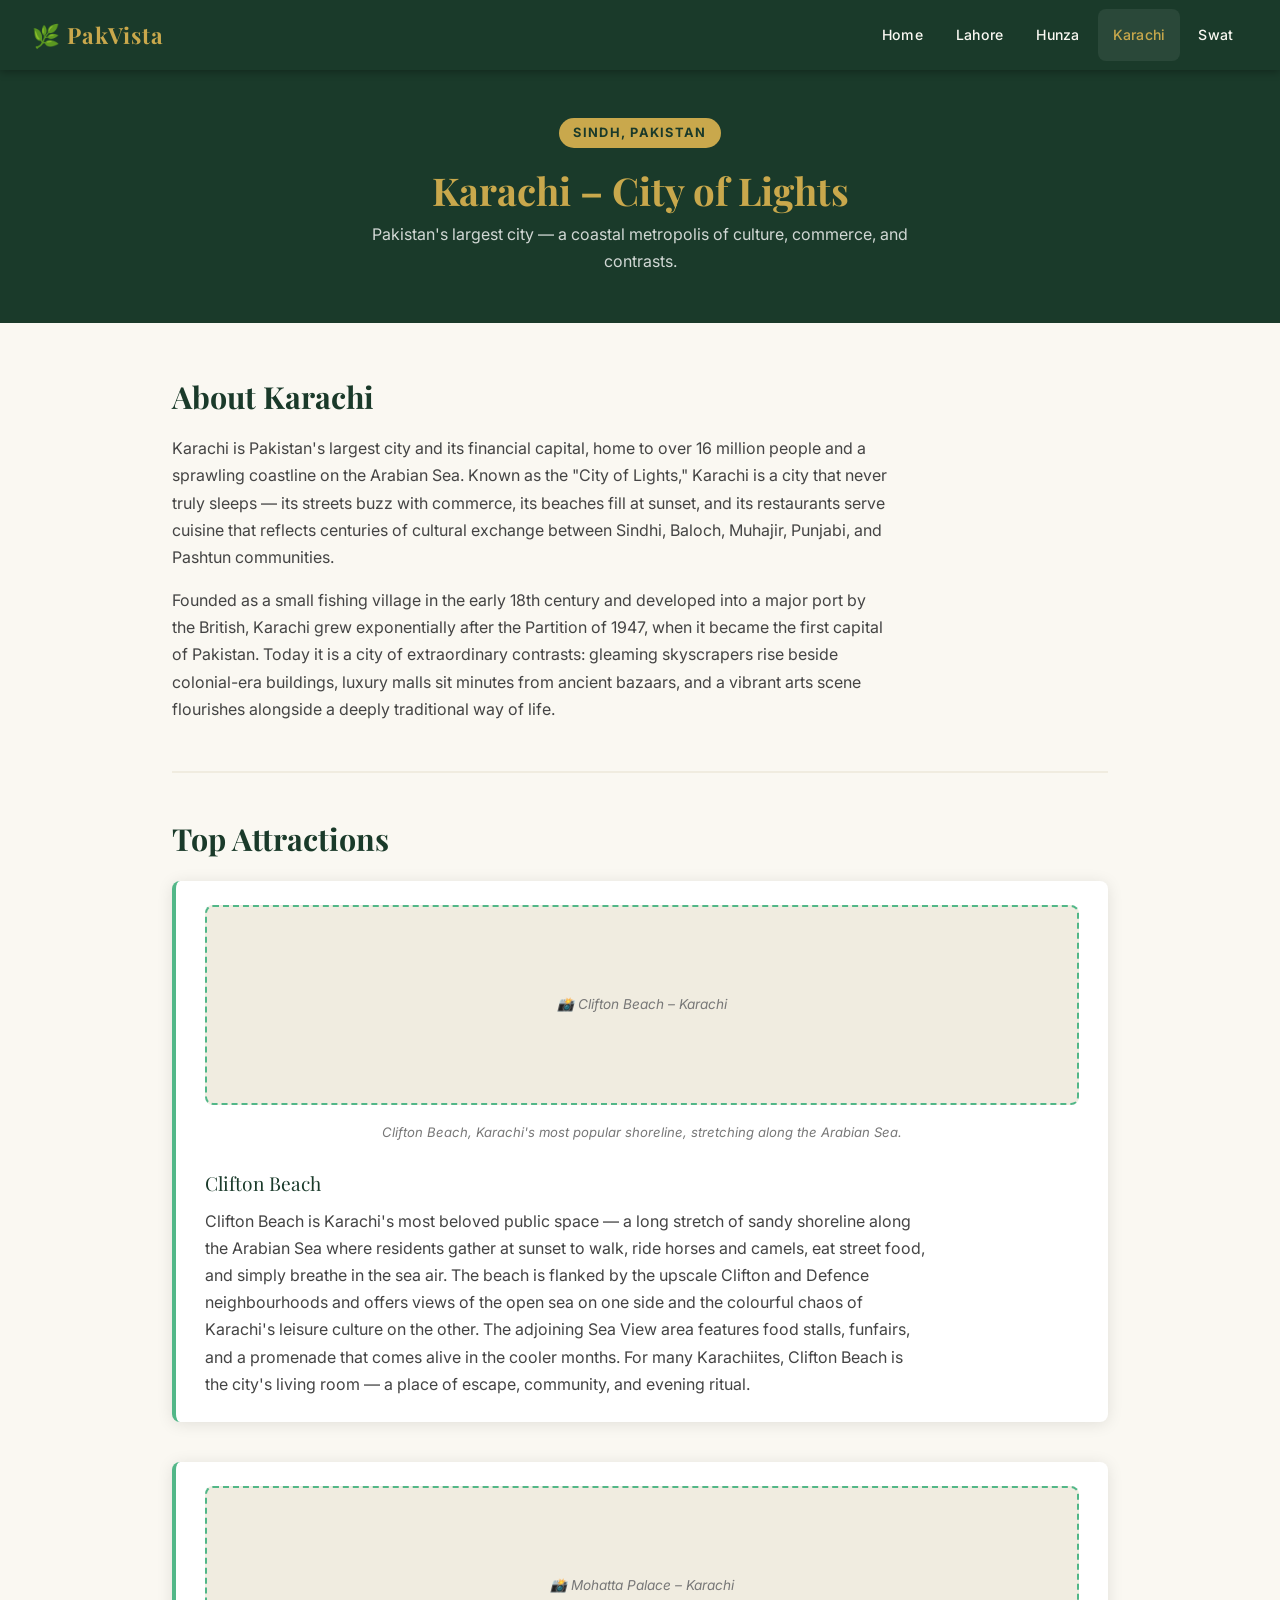
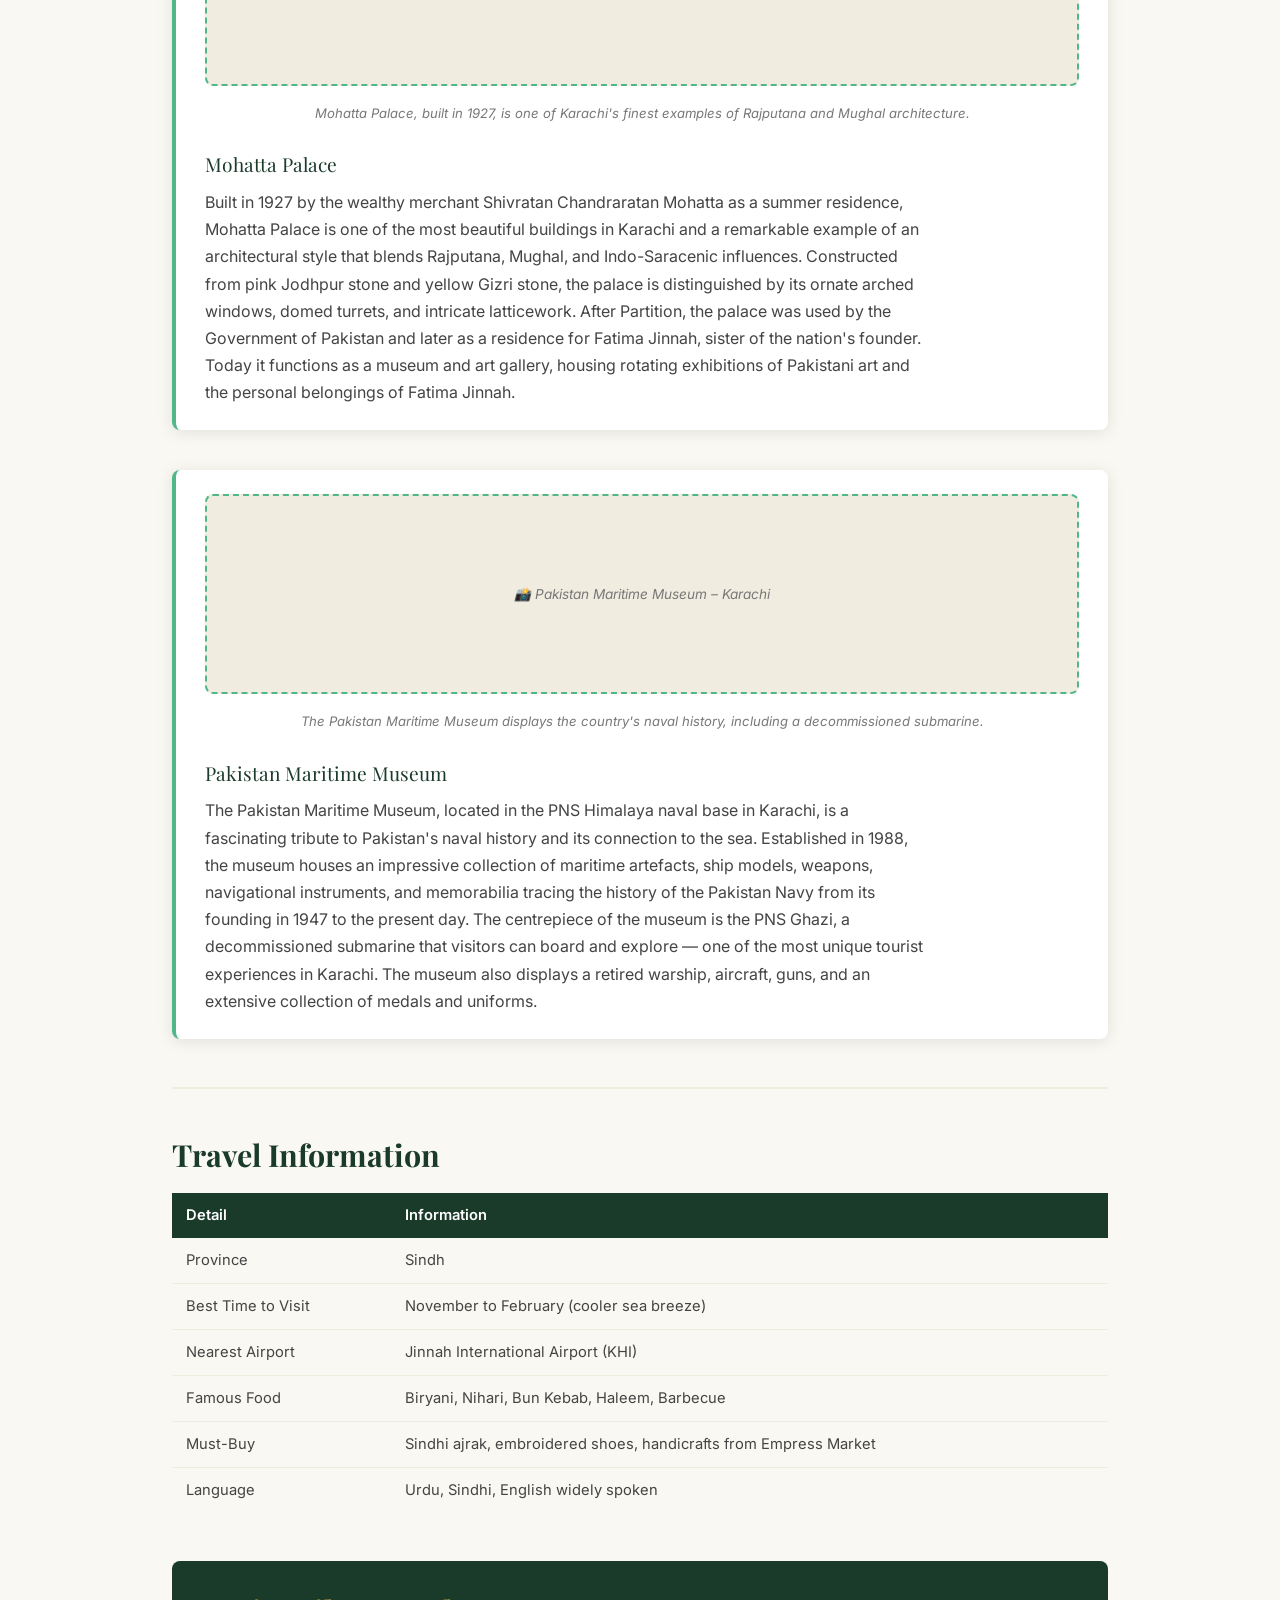
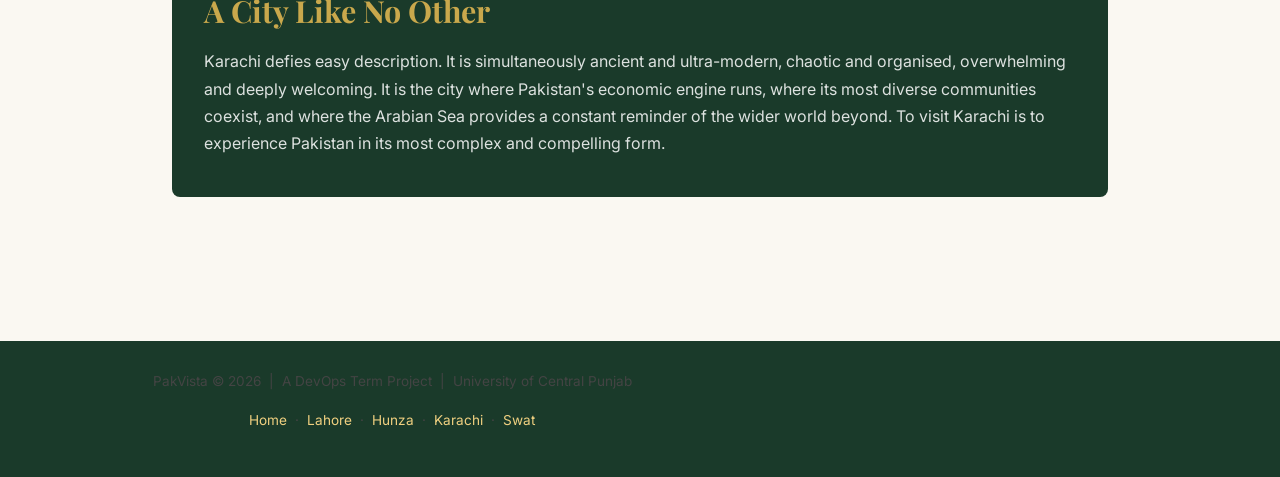
==== karachi.html @ 7b71292d "Initial commit: add PakVista files and all 6 CI/CD workflows" ====
<!DOCTYPE html>
<html lang="en">
<head>
  <meta charset="UTF-8" />
  <meta name="viewport" content="width=device-width, initial-scale=1.0" />
  <title>PakVista – Karachi, City of Lights</title>
  <link rel="stylesheet" href="style.css" />
</head>
<body>

  <nav class="nav-bar">
    <div class="logo">🌿 PakVista</div>
    <ul>
      <li><a href="index.html">Home</a></li>
      <li><a href="lahore.html">Lahore</a></li>
      <li><a href="hunza.html">Hunza</a></li>
      <li><a href="karachi.html" class="active">Karachi</a></li>
      <li><a href="swat.html">Swat</a></li>
    </ul>
  </nav>

  <header class="page-header">
    <div class="hero-badge">Sindh, Pakistan</div>
    <h1>Karachi – City of Lights</h1>
    <p>Pakistan's largest city — a coastal metropolis of culture, commerce, and contrasts.</p>
  </header>

  <main>

    <section>
      <h2>About Karachi</h2>
      <p>Karachi is Pakistan's largest city and its financial capital, home to over 16 million people and a sprawling coastline on the Arabian Sea. Known as the "City of Lights," Karachi is a city that never truly sleeps — its streets buzz with commerce, its beaches fill at sunset, and its restaurants serve cuisine that reflects centuries of cultural exchange between Sindhi, Baloch, Muhajir, Punjabi, and Pashtun communities.</p>
      <p>Founded as a small fishing village in the early 18th century and developed into a major port by the British, Karachi grew exponentially after the Partition of 1947, when it became the first capital of Pakistan. Today it is a city of extraordinary contrasts: gleaming skyscrapers rise beside colonial-era buildings, luxury malls sit minutes from ancient bazaars, and a vibrant arts scene flourishes alongside a deeply traditional way of life.</p>
    </section>

    <hr class="divider" />

    <section>
      <h2>Top Attractions</h2>
      <div class="attractions">

        <article class="attraction">
          <figure>
            <div class="img-placeholder">📸 Clifton Beach – Karachi</div>
            <figcaption>Clifton Beach, Karachi's most popular shoreline, stretching along the Arabian Sea.</figcaption>
          </figure>
          <h3>Clifton Beach</h3>
          <p>Clifton Beach is Karachi's most beloved public space — a long stretch of sandy shoreline along the Arabian Sea where residents gather at sunset to walk, ride horses and camels, eat street food, and simply breathe in the sea air. The beach is flanked by the upscale Clifton and Defence neighbourhoods and offers views of the open sea on one side and the colourful chaos of Karachi's leisure culture on the other. The adjoining Sea View area features food stalls, funfairs, and a promenade that comes alive in the cooler months. For many Karachiites, Clifton Beach is the city's living room — a place of escape, community, and evening ritual.</p>
        </article>

        <article class="attraction">
          <figure>
            <div class="img-placeholder">📸 Mohatta Palace – Karachi</div>
            <figcaption>Mohatta Palace, built in 1927, is one of Karachi's finest examples of Rajputana and Mughal architecture.</figcaption>
          </figure>
          <h3>Mohatta Palace</h3>
          <p>Built in 1927 by the wealthy merchant Shivratan Chandraratan Mohatta as a summer residence, Mohatta Palace is one of the most beautiful buildings in Karachi and a remarkable example of an architectural style that blends Rajputana, Mughal, and Indo-Saracenic influences. Constructed from pink Jodhpur stone and yellow Gizri stone, the palace is distinguished by its ornate arched windows, domed turrets, and intricate latticework. After Partition, the palace was used by the Government of Pakistan and later as a residence for Fatima Jinnah, sister of the nation's founder. Today it functions as a museum and art gallery, housing rotating exhibitions of Pakistani art and the personal belongings of Fatima Jinnah.</p>
        </article>

        <article class="attraction">
          <figure>
            <div class="img-placeholder">📸 Pakistan Maritime Museum – Karachi</div>
            <figcaption>The Pakistan Maritime Museum displays the country's naval history, including a decommissioned submarine.</figcaption>
          </figure>
          <h3>Pakistan Maritime Museum</h3>
          <p>The Pakistan Maritime Museum, located in the PNS Himalaya naval base in Karachi, is a fascinating tribute to Pakistan's naval history and its connection to the sea. Established in 1988, the museum houses an impressive collection of maritime artefacts, ship models, weapons, navigational instruments, and memorabilia tracing the history of the Pakistan Navy from its founding in 1947 to the present day. The centrepiece of the museum is the PNS Ghazi, a decommissioned submarine that visitors can board and explore — one of the most unique tourist experiences in Karachi. The museum also displays a retired warship, aircraft, guns, and an extensive collection of medals and uniforms.</p>
        </article>

      </div>
    </section>

    <hr class="divider" />

    <section>
      <h2>Travel Information</h2>
      <table>
        <thead>
          <tr><th>Detail</th><th>Information</th></tr>
        </thead>
        <tbody>
          <tr><td>Province</td><td>Sindh</td></tr>
          <tr><td>Best Time to Visit</td><td>November to February (cooler sea breeze)</td></tr>
          <tr><td>Nearest Airport</td><td>Jinnah International Airport (KHI)</td></tr>
          <tr><td>Famous Food</td><td>Biryani, Nihari, Bun Kebab, Haleem, Barbecue</td></tr>
          <tr><td>Must-Buy</td><td>Sindhi ajrak, embroidered shoes, handicrafts from Empress Market</td></tr>
          <tr><td>Language</td><td>Urdu, Sindhi, English widely spoken</td></tr>
        </tbody>
      </table>
    </section>

    <div class="highlight-box">
      <h2>A City Like No Other</h2>
      <p>Karachi defies easy description. It is simultaneously ancient and ultra-modern, chaotic and organised, overwhelming and deeply welcoming. It is the city where Pakistan's economic engine runs, where its most diverse communities coexist, and where the Arabian Sea provides a constant reminder of the wider world beyond. To visit Karachi is to experience Pakistan in its most complex and compelling form.</p>
    </div>

  </main>

  <footer>
    <p>PakVista &copy; 2026 &nbsp;|&nbsp; A DevOps Term Project &nbsp;|&nbsp; University of Central Punjab</p>
    <p><a href="index.html">Home</a> &nbsp;·&nbsp; <a href="lahore.html">Lahore</a> &nbsp;·&nbsp; <a href="hunza.html">Hunza</a> &nbsp;·&nbsp; <a href="karachi.html">Karachi</a> &nbsp;·&nbsp; <a href="swat.html">Swat</a></p>
  </footer>

</body>
</html>
---- style.css ----
/* =========================================
   PakVista – Shared Stylesheet
   Pure CSS3, no JavaScript
   ========================================= */

@import url('https://fonts.googleapis.com/css2?family=Playfair+Display:wght@400;700&family=Inter:wght@400;500;600&display=swap');

/* --- CSS Variables / Color Palette --- */
:root {
  --green-dark:   #1a3a2a;
  --green-mid:    #2d6a4f;
  --green-light:  #52b788;
  --gold:         #c9a84c;
  --gold-light:   #f0d080;
  --cream:        #faf8f2;
  --cream-dark:   #f0ece0;
  --text-dark:    #1c1c1c;
  --text-mid:     #444444;
  --text-light:   #777777;
  --white:        #ffffff;
  --shadow:       0 2px 16px rgba(0,0,0,0.10);
  --radius:       8px;
  --font-head:    'Playfair Display', Georgia, serif;
  --font-body:    'Inter', Arial, sans-serif;
}

/* --- Reset --- */
*, *::before, *::after { box-sizing: border-box; margin: 0; padding: 0; }

body {
  background: var(--cream);
  color: var(--text-dark);
  font-family: var(--font-body);
  font-size: 16px;
  line-height: 1.7;
  min-height: 100vh;
}

/* --- Typography --- */
h1 {
  font-family: var(--font-head);
  font-size: 2.6rem;
  font-weight: 700;
  color: var(--green-dark);
  line-height: 1.2;
  margin-bottom: 0.5rem;
}

h2 {
  font-family: var(--font-head);
  font-size: 1.9rem;
  font-weight: 700;
  color: var(--green-dark);
  margin-bottom: 0.75rem;
}

h3 {
  font-family: var(--font-head);
  font-size: 1.3rem;
  font-weight: 400;
  color: var(--green-mid);
  margin-bottom: 0.5rem;
}

p {
  color: var(--text-mid);
  margin-bottom: 1rem;
  max-width: 720px;
}

a {
  color: var(--green-mid);
  text-decoration: none;
}

a:hover { color: var(--gold); text-decoration: underline; }

ul { list-style: none; }

/* --- Navigation Bar --- */
.nav-bar {
  background: var(--green-dark);
  padding: 0 2rem;
  display: flex;
  align-items: center;
  justify-content: space-between;
  flex-wrap: wrap;
  gap: 0;
  position: sticky;
  top: 0;
  z-index: 100;
  box-shadow: 0 2px 8px rgba(0,0,0,0.3);
}

.nav-bar .logo {
  font-family: var(--font-head);
  font-size: 1.4rem;
  color: var(--gold);
  font-weight: 700;
  padding: 1rem 0;
  letter-spacing: 1px;
}

.nav-bar ul {
  display: flex;
  flex-wrap: wrap;
  gap: 4px;
}

.nav-bar ul li a {
  display: block;
  color: var(--cream);
  font-size: 0.88rem;
  font-weight: 500;
  padding: 0.9rem 0.9rem;
  letter-spacing: 0.3px;
  transition: color 0.2s, background 0.2s;
  border-radius: var(--radius);
}

.nav-bar ul li a:hover,
.nav-bar ul li a.active {
  color: var(--gold);
  background: rgba(255,255,255,0.07);
  text-decoration: none;
}

/* --- Hero Section --- */
.hero {
  background: linear-gradient(135deg, var(--green-dark) 0%, var(--green-mid) 100%);
  color: var(--white);
  padding: 5rem 2rem 4rem;
  text-align: center;
}

.hero h1 { color: var(--white); font-size: 3rem; }
.hero p  { color: rgba(255,255,255,0.85); margin: 1rem auto; font-size: 1.1rem; max-width: 600px; }

.hero-badge {
  display: inline-block;
  background: var(--gold);
  color: var(--green-dark);
  font-size: 0.8rem;
  font-weight: 700;
  letter-spacing: 0.1em;
  text-transform: uppercase;
  padding: 4px 14px;
  border-radius: 20px;
  margin-bottom: 1.2rem;
}

/* --- Main Content --- */
main {
  max-width: 1000px;
  margin: 0 auto;
  padding: 3rem 2rem;
}

/* --- Section --- */
section { margin-bottom: 3rem; }

/* --- Cards Grid --- */
.card-grid {
  display: grid;
  grid-template-columns: repeat(auto-fit, minmax(200px, 1fr));
  gap: 1.5rem;
  margin-top: 1.5rem;
}

.card {
  background: var(--white);
  border: 1px solid var(--cream-dark);
  border-radius: var(--radius);
  overflow: hidden;
  box-shadow: var(--shadow);
  transition: transform 0.2s, box-shadow 0.2s;
}

.card:hover {
  transform: translateY(-3px);
  box-shadow: 0 6px 24px rgba(0,0,0,0.13);
}

.card-body { padding: 1.2rem 1.4rem; }
.card-body h3 { margin-bottom: 0.4rem; }
.card-body p  { font-size: 0.9rem; margin-bottom: 0; }

.card a.card-link {
  display: block;
  text-align: center;
  background: var(--green-mid);
  color: var(--white);
  font-size: 0.85rem;
  font-weight: 600;
  padding: 0.6rem;
  transition: background 0.2s;
}

.card a.card-link:hover {
  background: var(--green-dark);
  text-decoration: none;
}

/* --- Image Placeholder --- */
.img-placeholder {
  width: 100%;
  height: 200px;
  background: var(--cream-dark);
  border: 2px dashed var(--green-light);
  border-radius: var(--radius);
  display: flex;
  align-items: center;
  justify-content: center;
  color: var(--text-light);
  font-size: 0.85rem;
  font-style: italic;
  margin-bottom: 1rem;
}

figure { margin-bottom: 1.5rem; }
figcaption {
  font-size: 0.82rem;
  color: var(--text-light);
  text-align: center;
  margin-top: 0.4rem;
  font-style: italic;
}

/* --- Info Table --- */
table {
  width: 100%;
  border-collapse: collapse;
  margin-bottom: 1.5rem;
  font-size: 0.92rem;
}

th {
  background: var(--green-dark);
  color: var(--white);
  text-align: left;
  padding: 10px 14px;
  font-weight: 600;
}

td {
  padding: 10px 14px;
  border-bottom: 1px solid var(--cream-dark);
  color: var(--text-mid);
}

tr:last-child td { border-bottom: none; }
tr:hover td { background: var(--cream-dark); }

/* --- Highlight Box --- */
.highlight-box {
  background: var(--green-dark);
  color: var(--white);
  border-radius: var(--radius);
  padding: 1.5rem 2rem;
  margin-bottom: 2rem;
}

.highlight-box h2 { color: var(--gold); }
.highlight-box p  { color: rgba(255,255,255,0.85); max-width: 100%; }

/* --- Divider --- */
.divider {
  border: none;
  border-top: 2px solid var(--cream-dark);
  margin: 2.5rem 0;
}

/* --- Footer --- */
footer {
  background: var(--green-dark);
  color: rgba(255,255,255,0.7);
  text-align: center;
  padding: 1.8rem 2rem;
  font-size: 0.85rem;
  margin-top: 4rem;
}

footer a { color: var(--gold-light); }
footer a:hover { color: var(--white); }

/* --- Page Header (destination pages) --- */
.page-header {
  background: var(--green-dark);
  color: var(--white);
  padding: 3rem 2rem 2.5rem;
  text-align: center;
}

.page-header h1 { color: var(--gold); font-size: 2.4rem; }
.page-header p  { color: rgba(255,255,255,0.8); margin: 0.5rem auto; max-width: 580px; }

/* --- Attractions List --- */
.attractions { display: flex; flex-direction: column; gap: 2.5rem; margin-top: 1rem; }

.attraction {
  background: var(--white);
  border-radius: var(--radius);
  box-shadow: var(--shadow);
  overflow: hidden;
  border-left: 4px solid var(--green-light);
  padding: 1.5rem 1.8rem;
}

.attraction h3 { color: var(--green-dark); font-size: 1.2rem; margin-bottom: 0.5rem; }
.attraction p  { margin-bottom: 0; }

/* --- Responsive --- */
@media (max-width: 680px) {
  h1 { font-size: 1.8rem; }
  h2 { font-size: 1.4rem; }
  .hero h1 { font-size: 2rem; }
  .nav-bar { padding: 0 1rem; }
  main { padding: 2rem 1rem; }
  .card-grid { grid-template-columns: 1fr; }
}
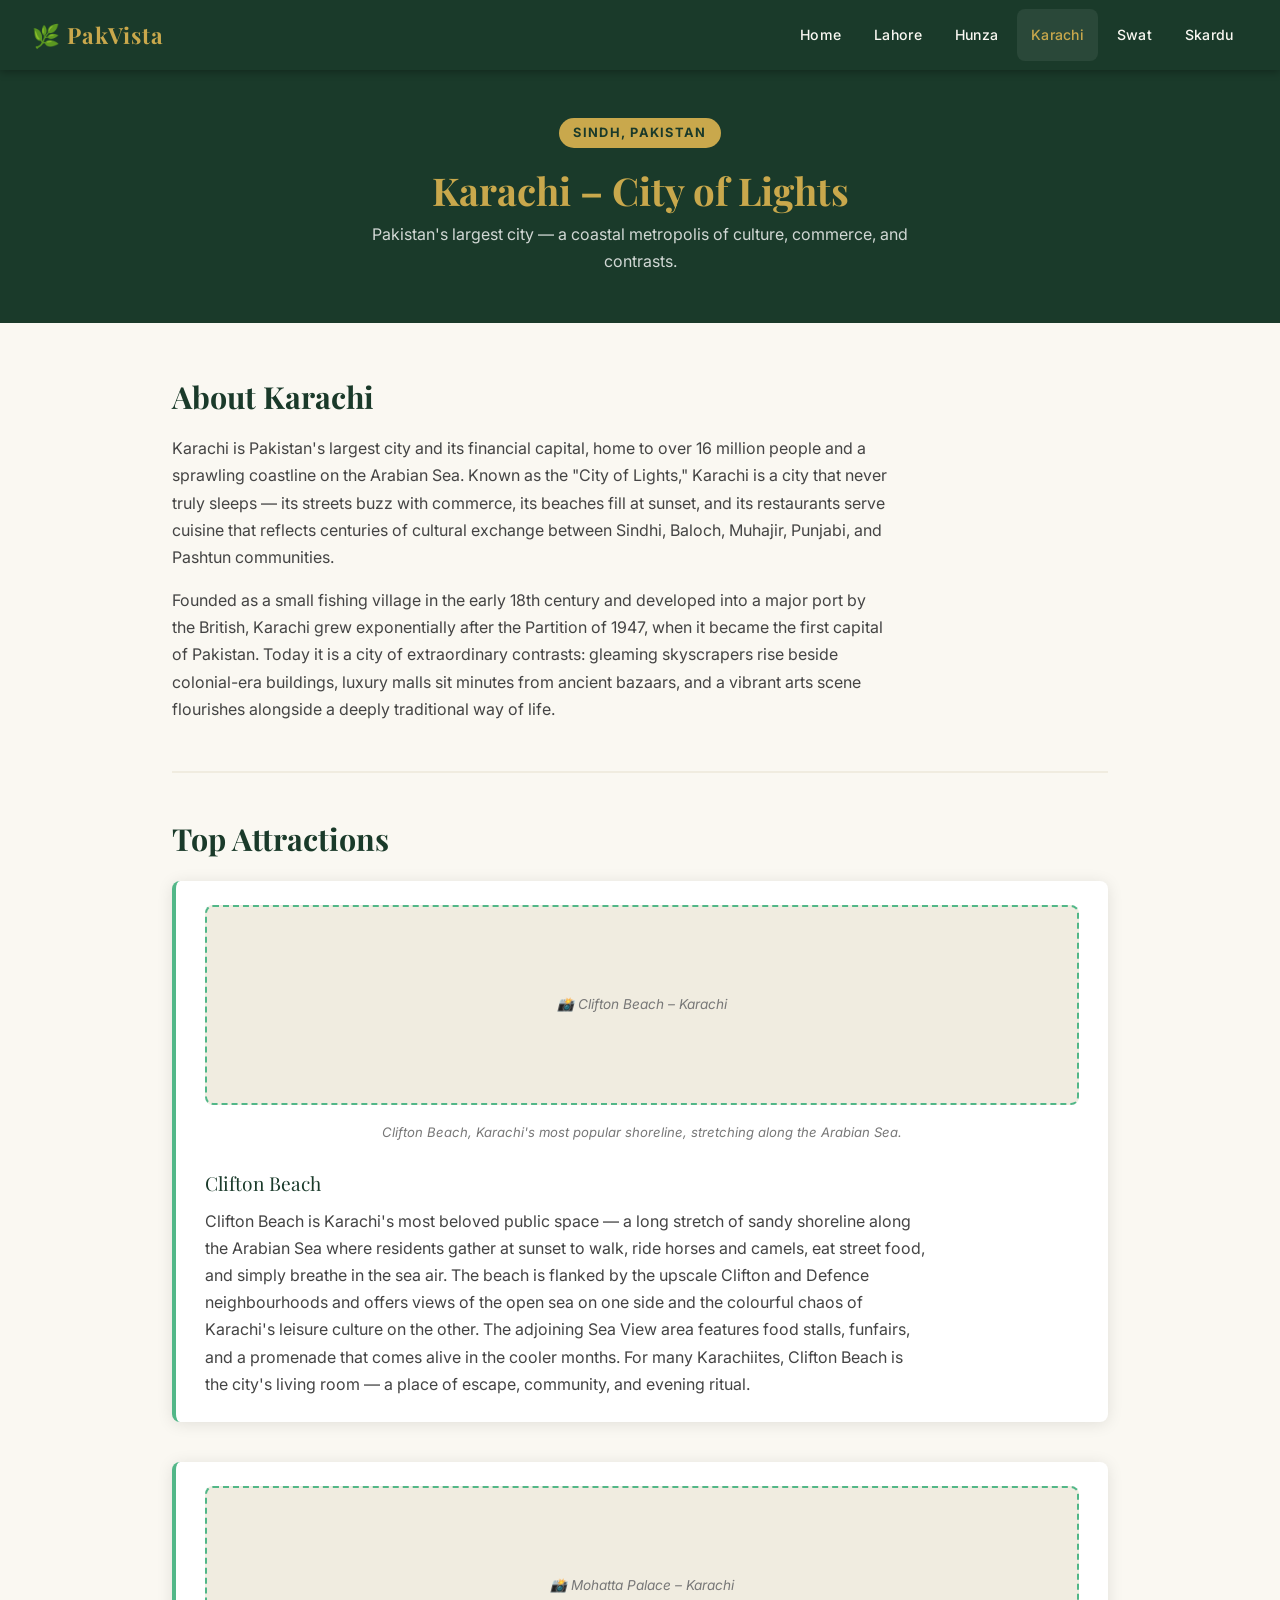
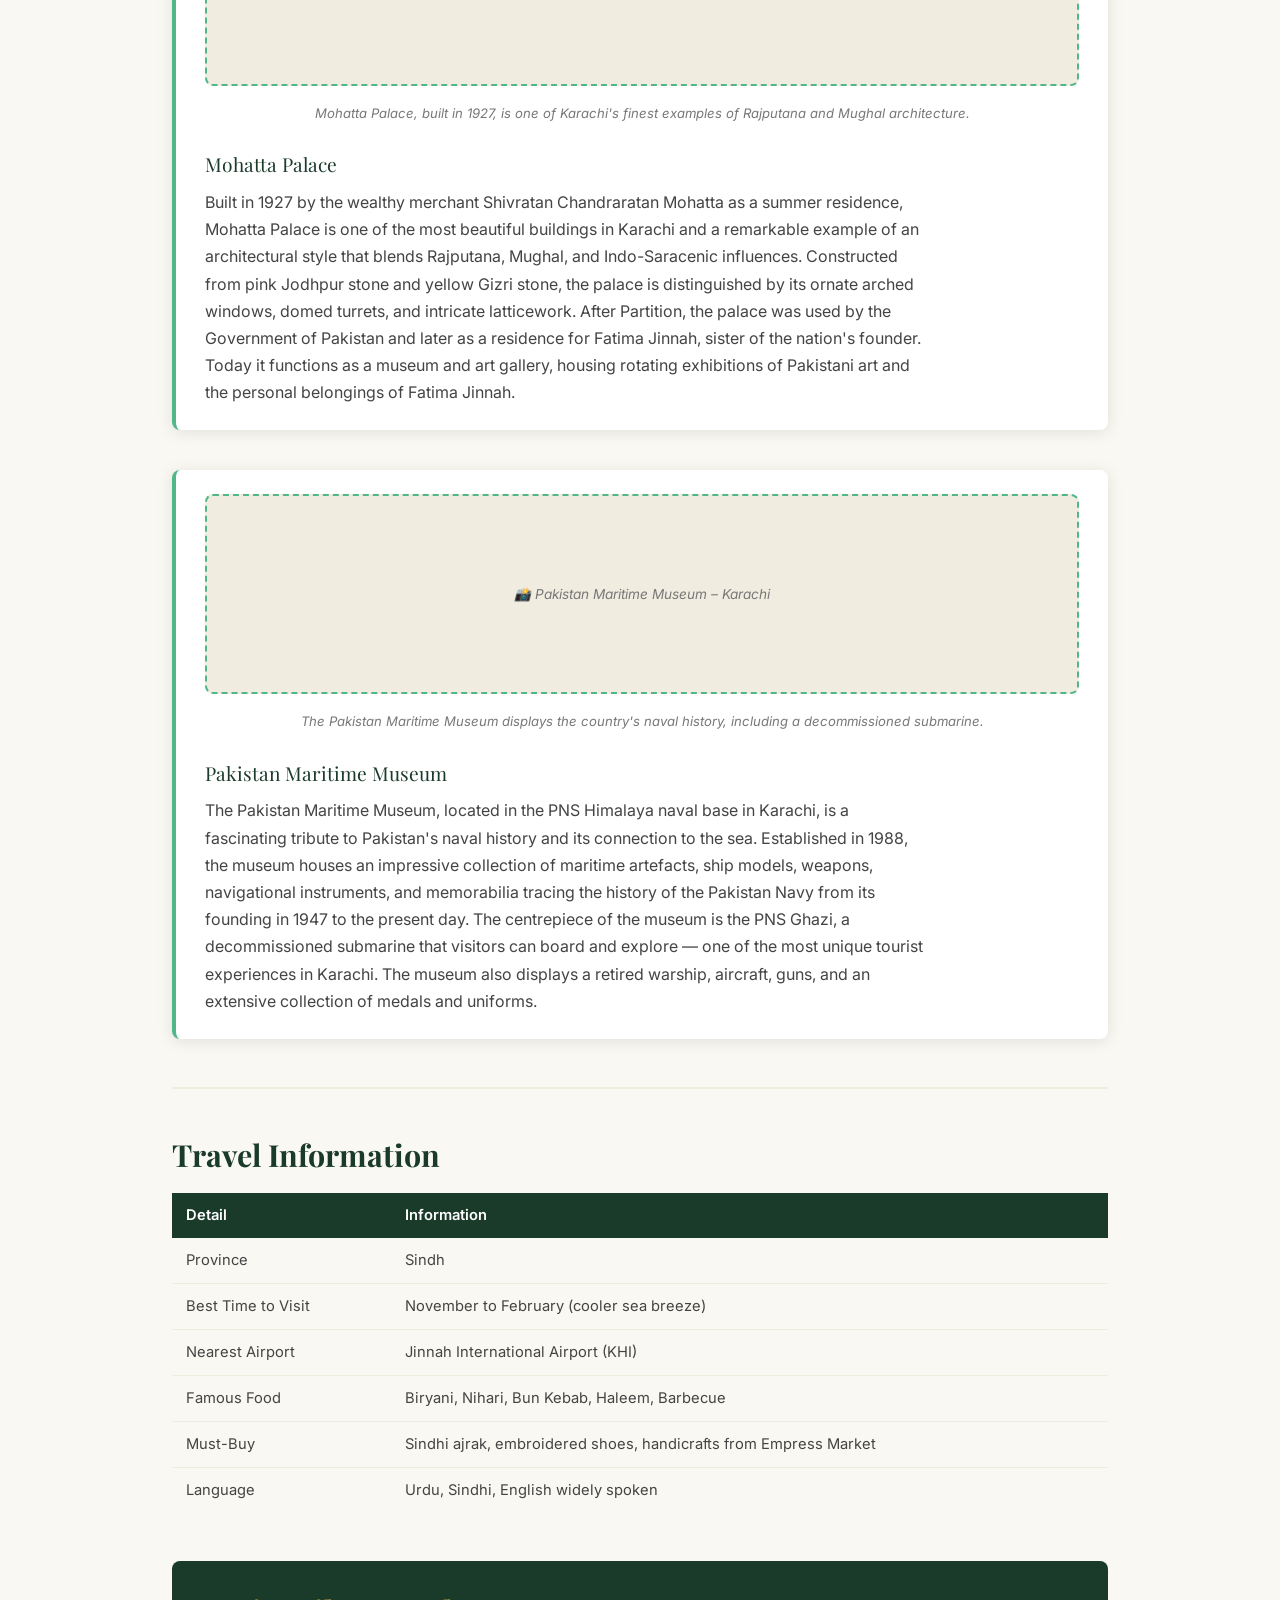
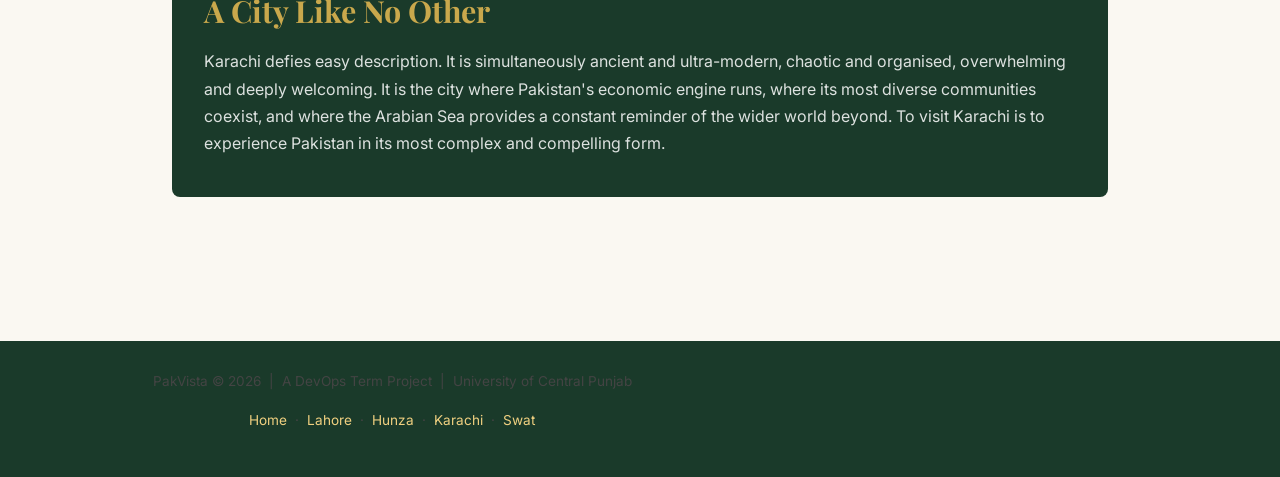
==== commit bdaaf48a: "Add Skardu link to navigation in karachi.html" ====
--- a/karachi.html
+++ b/karachi.html
@@ -16,6 +16,7 @@
       <li><a href="hunza.html">Hunza</a></li>
       <li><a href="karachi.html" class="active">Karachi</a></li>
       <li><a href="swat.html">Swat</a></li>
+      <li><a href="skardu.html">Skardu</a></li>
     </ul>
   </nav>
 
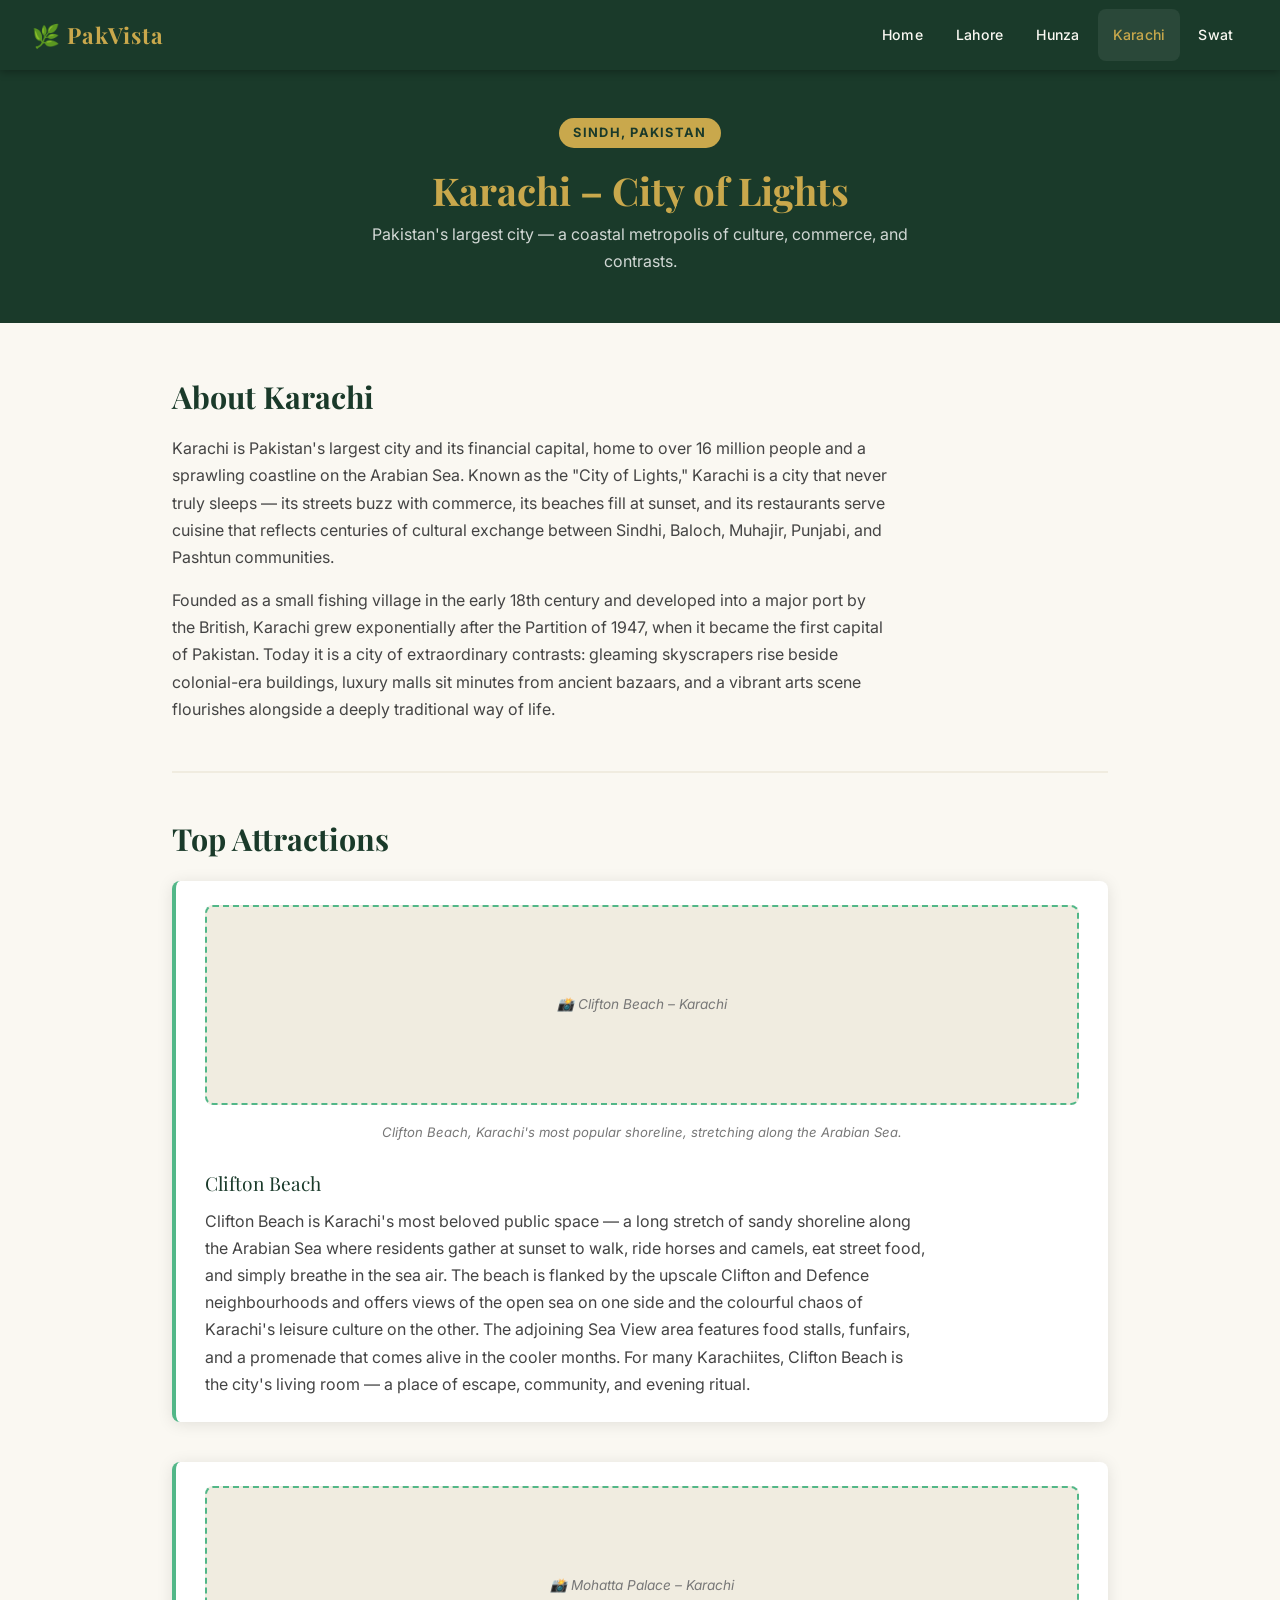
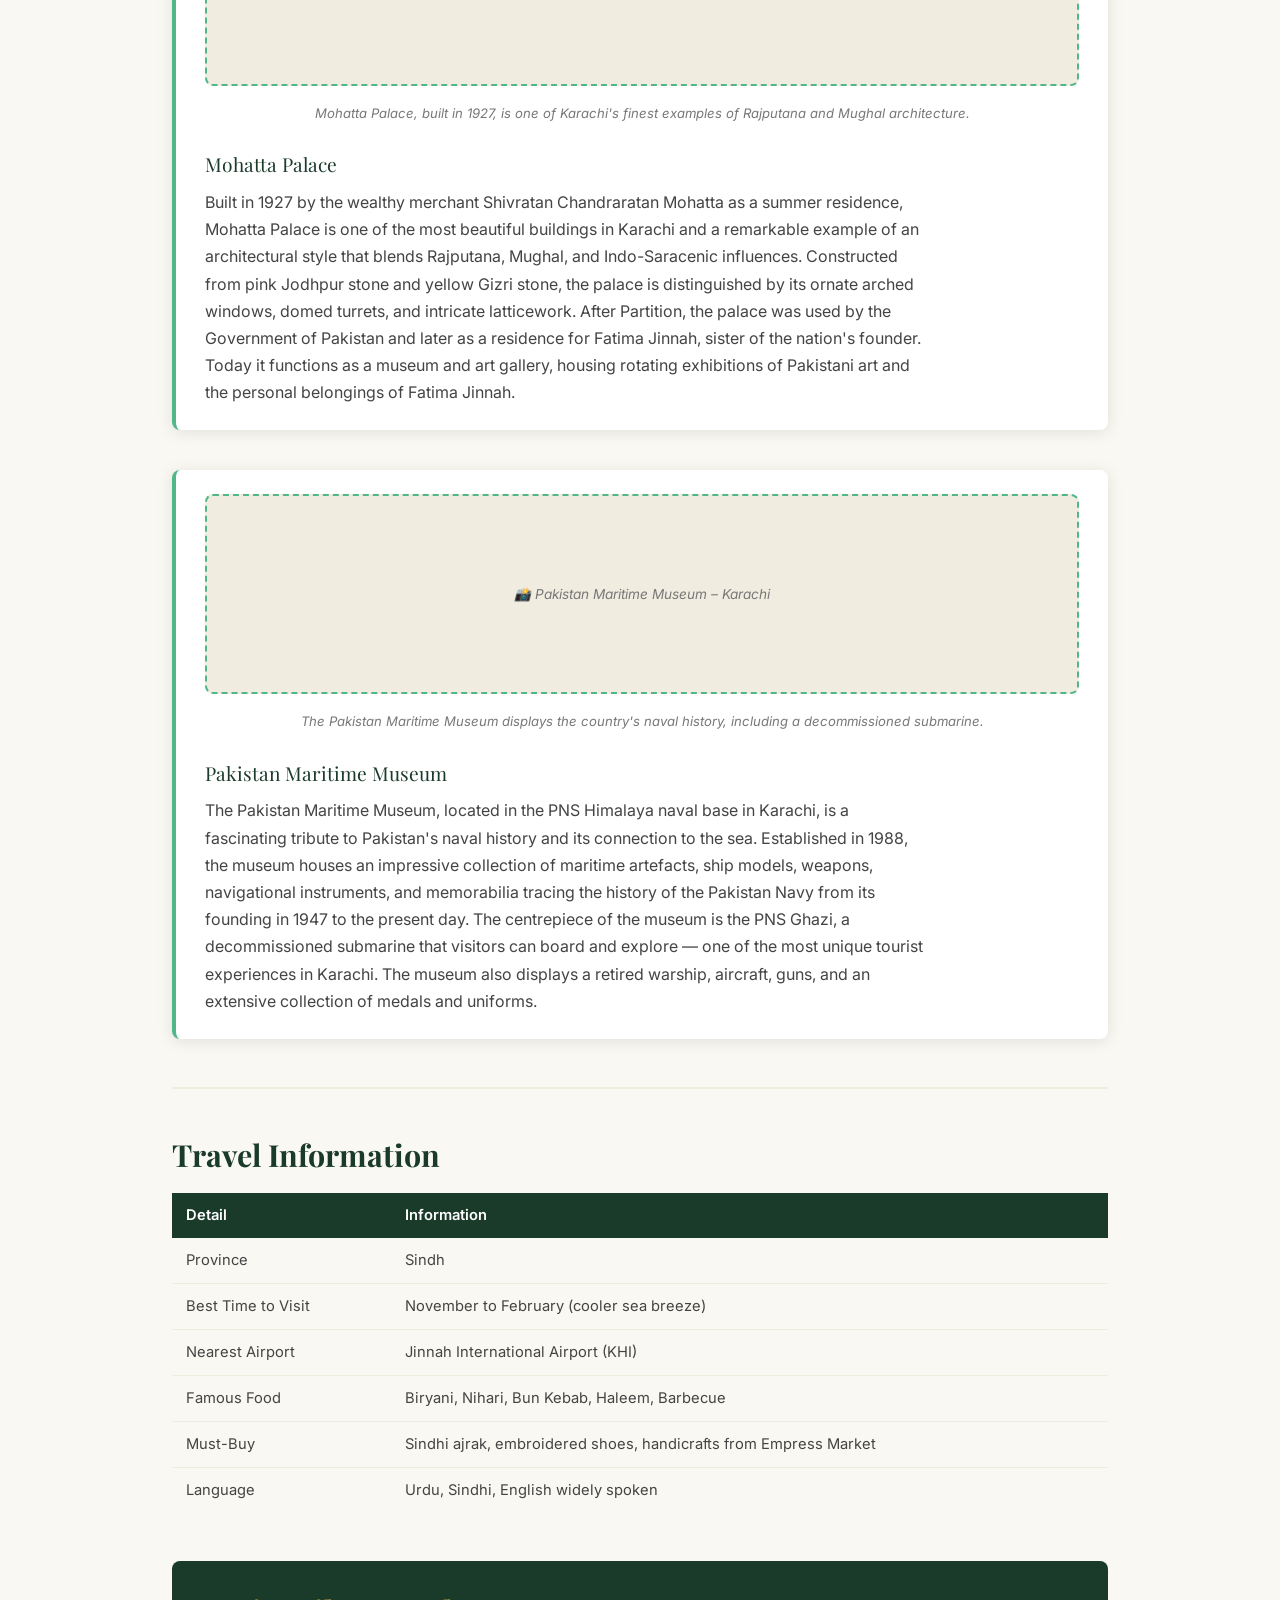
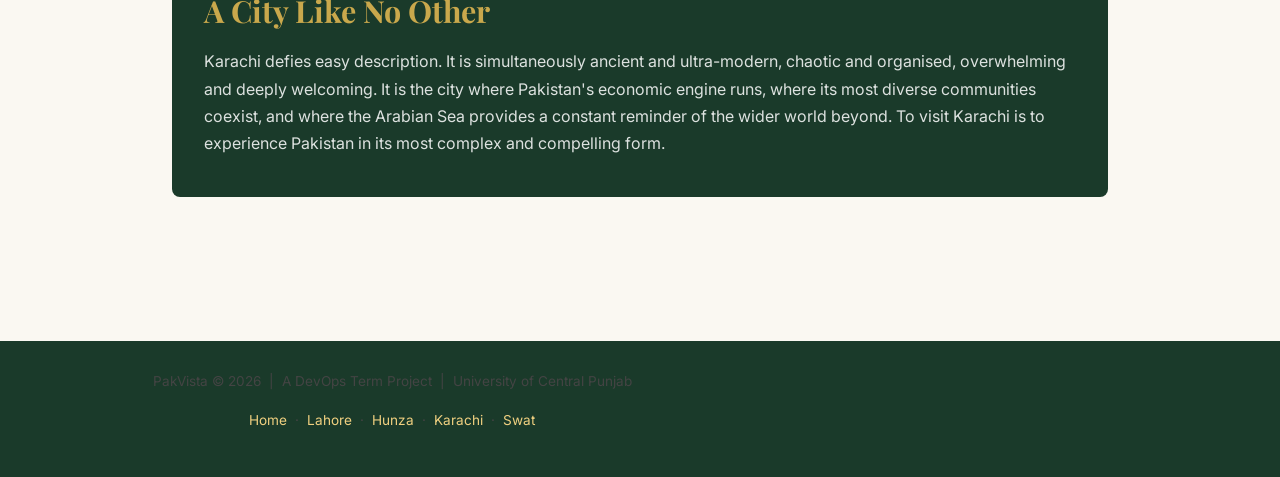
==== commit 008efb07: "Add karachi destination page" ====
--- a/karachi.html
+++ b/karachi.html
@@ -16,7 +16,6 @@
       <li><a href="hunza.html">Hunza</a></li>
       <li><a href="karachi.html" class="active">Karachi</a></li>
       <li><a href="swat.html">Swat</a></li>
-      <li><a href="skardu.html">Skardu</a></li>
     </ul>
   </nav>
 
